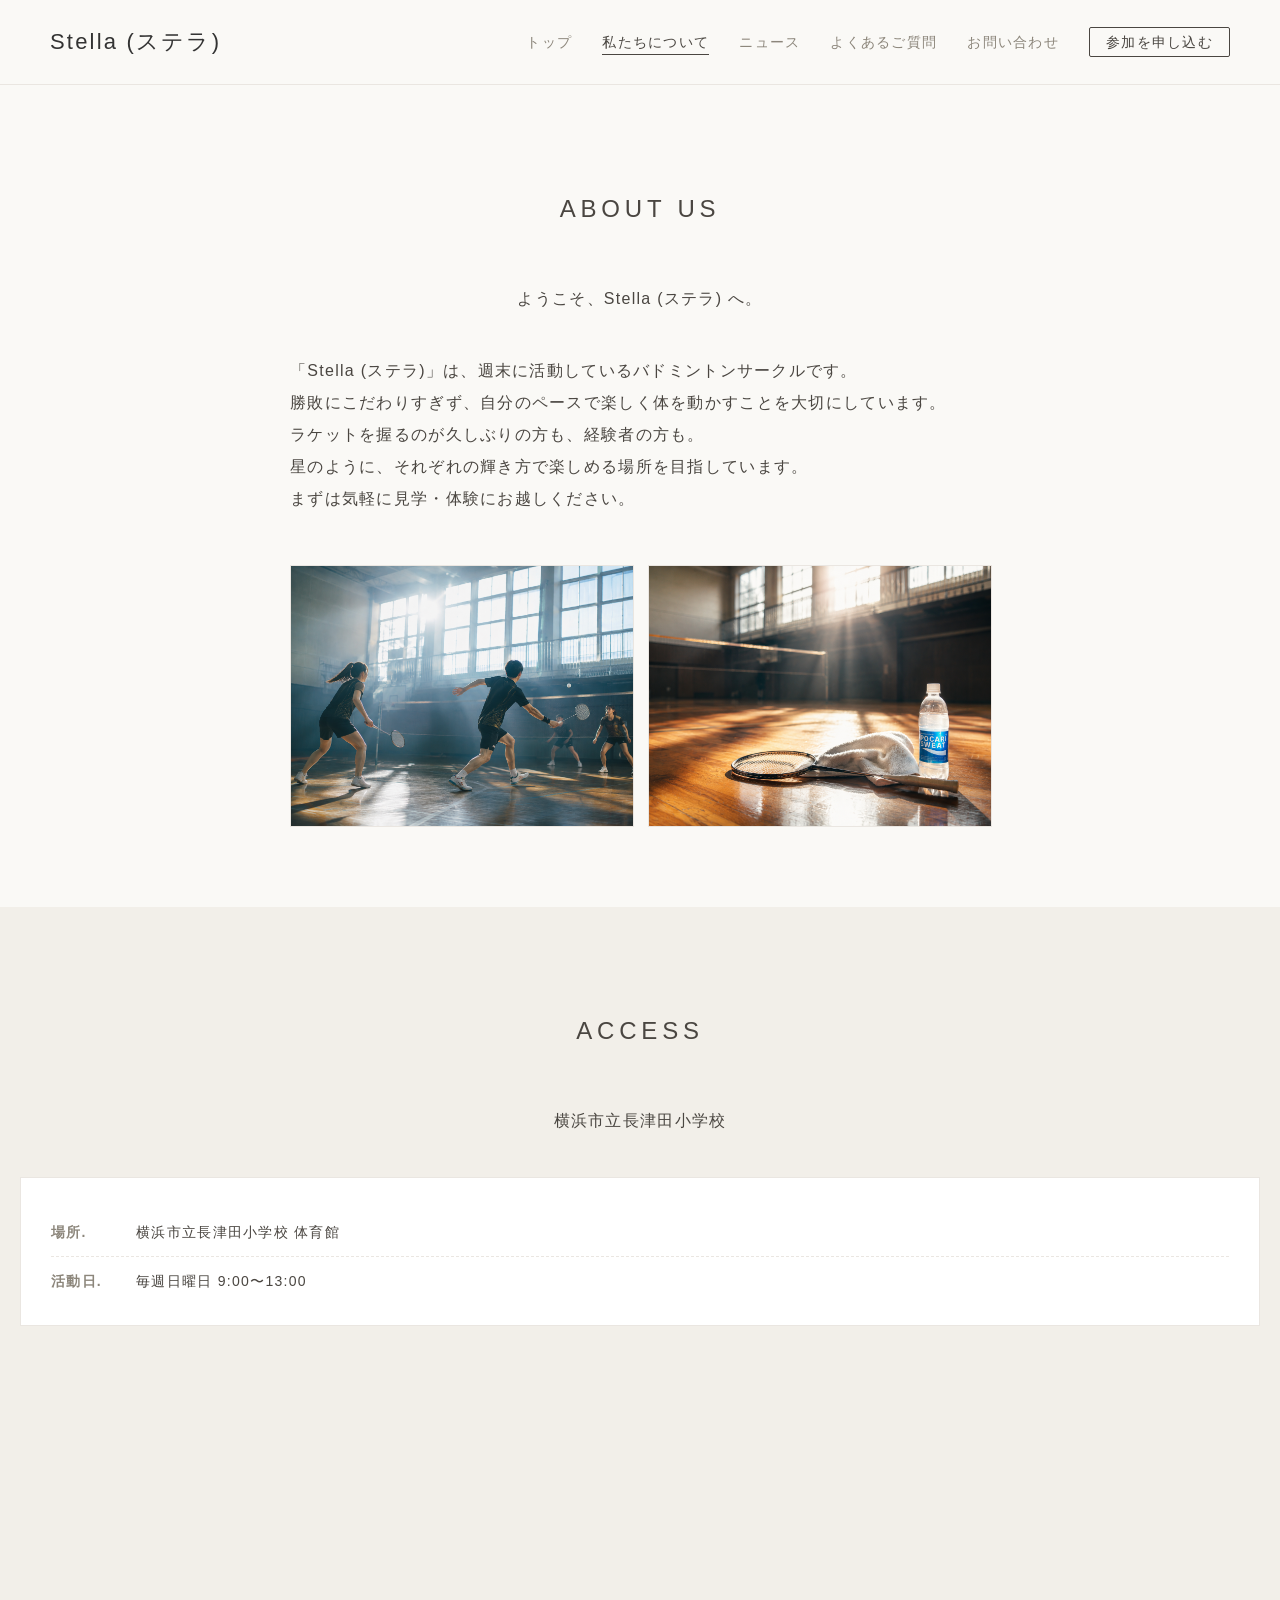
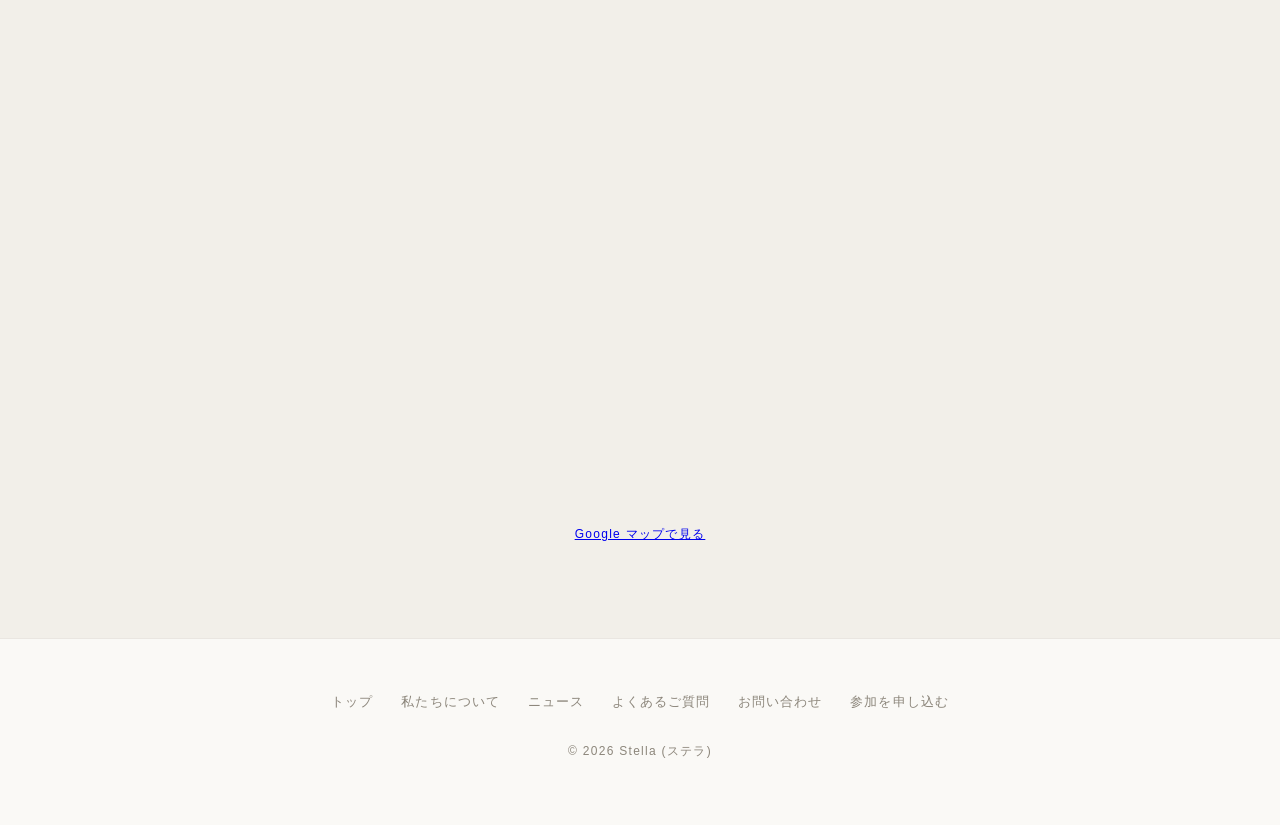
==== about.html @ fe08c595 "サイト構成とコンテンツを刷新 - ヘッダー/フッターに共通メニューを実装（トップ/私たちについて/   ニュース/よくあるご質問/お問い合わせ/参加を申し込む） - アクセスを「私たちについて」に統合" ====
<!DOCTYPE html>
<html lang="ja">
<head>
    <meta charset="UTF-8">
    <meta name="viewport" content="width=device-width, initial-scale=1.0">
    <title>私たちについて | Stella (ステラ)</title>
    <link rel="stylesheet" href="style.css">
</head>
<body>
    <!-- ヘッダー -->
    <header>
        <div class="logo"><a href="index.html">Stella (ステラ)</a></div>
        <nav>
            <ul class="nav-links">
                <li><a href="index.html">トップ</a></li>
                <li><a href="about.html" class="active">私たちについて</a></li>
                <li><a href="news.html">ニュース</a></li>
                <li><a href="faq.html">よくあるご質問</a></li>
                <li><a href="contact.html">お問い合わせ</a></li>
                <li><a href="apply.html" class="nav-cta">参加を申し込む</a></li>
            </ul>
        </nav>
    </header>

    <!-- あいさつ -->
    <section class="section">
        <h2 class="section-title">about us</h2>
        <p class="section-desc">ようこそ、Stella (ステラ) へ。</p>
        <p>「Stella (ステラ)」は、週末に活動しているバドミントンサークルです。<br>
        勝敗にこだわりすぎず、自分のペースで楽しく体を動かすことを大切にしています。<br>
        ラケットを握るのが久しぶりの方も、経験者の方も。<br>
        星のように、それぞれの輝き方で楽しめる場所を目指しています。<br>
        まずは気軽に見学・体験にお越しください。</p>

        <div class="photo-gallery">
            <img src="images/56B702EB-BE83-42A6-94EB-CC91CFF42207.png" alt="ダブルスを楽しむメンバーの様子">
            <img src="images/3A6488E3-F7E9-4621-891B-8013F30C0871.png" alt="コートに置かれたラケットとタオル、飲み物">
        </div>
    </section>

    <!-- アクセス -->
    <section class="section bg-light">
        <h2 class="section-title">access</h2>
        <p class="section-desc">横浜市立長津田小学校</p>

        <div class="info-box">
            <p><strong>場所.</strong> 横浜市立長津田小学校 体育館</p>
            <p><strong>活動日.</strong> 毎週日曜日 9:00〜13:00</p>
        </div>

        <div class="map-embed">
            <iframe src="https://www.google.com/maps?q=%E6%A8%AA%E6%B5%9C%E5%B8%82%E7%AB%8B%E9%95%B7%E6%B4%A5%E7%94%B0%E5%B0%8F%E5%AD%A6%E6%A0%A1&output=embed" title="横浜市立長津田小学校 アクセスマップ" allowfullscreen loading="lazy" referrerpolicy="no-referrer-when-downgrade"></iframe>
        </div>
        <p class="section-note">
            <a href="https://maps.app.goo.gl/e9Qje6Hd4gopVUoL8" target="_blank" rel="noopener">Google マップで見る</a>
        </p>
    </section>

    <!-- フッター -->
    <footer>
        <nav>
            <ul class="footer-nav">
                <li><a href="index.html">トップ</a></li>
                <li><a href="about.html">私たちについて</a></li>
                <li><a href="news.html">ニュース</a></li>
                <li><a href="faq.html">よくあるご質問</a></li>
                <li><a href="contact.html">お問い合わせ</a></li>
                <li><a href="apply.html">参加を申し込む</a></li>
            </ul>
        </nav>
        <p>&copy; 2026 Stella (ステラ)</p>
    </footer>

    <script src="main.js"></script>
</body>
</html>
---- style.css ----
/* 全体の設定（余白を多めに、文字を少し細く） */
body {
    font-family: 'Helvetica Neue', Arial, 'Hiragino Mincho ProN', 'Yu Mincho', serif; /* 見出しに明朝体を混ぜて雰囲気アップ */
    margin: 0;
    padding: 0;
    color: #4a4641; /* 真っ黒ではなく、少し茶色がかったチャコールグレー */
    background-color: #faf9f6; /* 優しいオフホワイトの背景 */
    line-height: 2;
    letter-spacing: 0.08em; /* 文字と文字の間隔を少し開ける */
}

html {
    scroll-behavior: smooth;
}

/* ヘッダー */
header {
    display: flex;
    justify-content: space-between;
    align-items: center;
    padding: 20px 50px;
    background-color: #faf9f6;
    border-bottom: 1px solid #eae6e1; /* 影の代わりに細い線 */
    position: sticky;
    top: 0;
    z-index: 100;
}

.logo {
    font-family: 'Helvetica Neue', sans-serif;
    font-size: 22px;
    font-weight: normal;
    letter-spacing: 0.1em;
    color: #333;
}

.logo a {
    text-decoration: none;
    color: inherit;
}

.nav-links {
    list-style: none;
    display: flex;
    gap: 30px;
    margin: 0;
    padding: 0;
}

.nav-links a {
    text-decoration: none;
    color: #8c867b;
    font-size: 14px;
    transition: color 0.3s;
    /* text-transform: uppercase; 前回の英語表記から日本語にしたので大文字化は不要 */
}

.nav-links a:hover {
    color: #4a4641;
}

/* ヒーローセクション（トップ画像） */
.hero {
    /* 画像をバドミントンのシャトルのクローズアップに変更。薄いベージュのフィルターをかける */
    background: linear-gradient(rgba(250, 249, 246, 0.45), rgba(250, 249, 246, 0.45)), url('badminton.jpeg') center/cover;
    height: 70vh;
    display: flex;
    justify-content: center;
    align-items: center;
    text-align: center;
    color: #4a4641;
}

.hero-content h1 {
    font-family: 'Helvetica Neue', sans-serif;
    font-size: 36px;
    font-weight: 300;
    letter-spacing: 0.1em;
    margin-bottom: 20px;
}

.hero-content p {
    font-size: 16px;
    margin-bottom: 40px;
}

/* ボタン（丸みをなくし、シンプルな線に） */
.btn {
    display: inline-block;
    padding: 12px 40px;
    background-color: transparent;
    color: #4a4641;
    text-decoration: none;
    font-size: 14px;
    border: 1px solid #4a4641;
    transition: all 0.3s;
    cursor: pointer;
}

.btn:hover {
    background-color: #4a4641;
    color: #faf9f6;
}

/* セクション共通 */
.section {
    padding: 80px 20px;
    max-width: 700px; /* 幅を少し狭めてシュッとさせる */
    margin: 0 auto;
}

.section-title {
    text-align: center;
    font-family: 'Helvetica Neue', sans-serif;
    font-weight: 300;
    text-transform: uppercase;
    letter-spacing: 0.2em;
    margin-bottom: 50px;
    font-size: 24px;
}

.section-desc {
    text-align: center;
    margin-bottom: 40px;
}

.bg-light {
    background-color: #f2efe9; /* 少し濃いベージュ背景 */
    max-width: 100%;
}

.bg-light .schedule-table {
    margin: 0 auto;
}

/* インフォメーションボックス */
.info-box {
    border: 1px solid #eae6e1;
    padding: 30px;
    background-color: #fff;
    font-family: sans-serif;
    font-size: 14px;
}

.info-box p {
    margin: 10px 0;
    border-bottom: 1px dashed #eae6e1;
    padding-bottom: 10px;
}

.info-box p:last-child {
    border-bottom: none;
    margin-bottom: 0;
    padding-bottom: 0;
}

.info-box strong {
    color: #8c867b;
    font-family: sans-serif; /* 英語以外の強調整表記はsans-serifで */
    display: inline-block;
    width: 80px; /* 日本語に合わせて幅を調整 */
}

/* テーブル（線を細くシンプルに） */
.schedule-table {
    width: 100%;
    max-width: 700px;
    border-collapse: collapse;
    background-color: #fff;
}

.schedule-table th, .schedule-table td {
    border: 1px solid #eae6e1;
    padding: 20px;
    text-align: left;
    font-size: 14px;
}

.schedule-table th {
    background-color: #faf9f6;
    color: #8c867b;
    font-weight: normal;
    letter-spacing: 0.1em;
}

/* フォーム */
.form-group {
    margin-bottom: 30px;
}

.form-group label {
    display: block;
    margin-bottom: 10px;
    color: #8c867b;
    font-size: 14px;
    letter-spacing: 0.1em;
}

.form-group input, .form-group select {
    width: 100%;
    padding: 15px;
    border: 1px solid #eae6e1;
    background-color: #fff;
    box-sizing: border-box;
    font-size: 16px;
    color: #4a4641;
}

.btn-submit {
    width: 100%;
    margin-top: 20px;
    background-color: #4a4641;
    color: #fff;
}

.btn-submit:hover {
    background-color: #8c867b;
    border-color: #8c867b;
}

/* Google フォーム埋め込み */
.form-embed {
    display: flex;
    justify-content: center;
}

.form-embed iframe {
    width: 100%;
    max-width: 640px;
    border: none;
}

/* 活動写真ギャラリー */
.photo-gallery {
    display: grid;
    grid-template-columns: repeat(2, 1fr);
    gap: 16px;
    margin-top: 50px;
}

.photo-gallery img {
    width: 100%;
    height: 260px;
    object-fit: cover;
    display: block;
    border: 1px solid #eae6e1;
}

@media (max-width: 600px) {
    .photo-gallery {
        grid-template-columns: 1fr;
    }
    .photo-gallery img {
        height: 220px;
    }
}

/* ナビゲーション（複数ページ対応・折り返し可） */
.nav-links {
    flex-wrap: wrap;
}

.nav-links a.active {
    color: #4a4641;
    border-bottom: 1px solid #4a4641;
    padding-bottom: 4px;
}

/* サブ見出し・注記 */
.sub-title {
    text-align: center;
    font-family: 'Helvetica Neue', sans-serif;
    font-weight: 300;
    letter-spacing: 0.15em;
    margin: 60px 0 30px;
    font-size: 18px;
    color: #4a4641;
}

.section-note {
    text-align: center;
    font-size: 12px;
    color: #a8a196;
    margin-top: 12px;
}

.schedule-table th {
    white-space: nowrap;
}

/* YouTube・地図の埋め込み（レスポンシブ 16:9 / 4:3） */
.video-embed, .map-embed {
    position: relative;
    width: 100%;
    max-width: 700px;
    margin: 40px auto 0;
}

.video-embed {
    padding-top: 56.25%; /* 16:9 */
}

.map-embed {
    padding-top: 60%;
}

.video-embed iframe, .map-embed iframe {
    position: absolute;
    top: 0;
    left: 0;
    width: 100%;
    height: 100%;
    border: none;
}

/* FAQ アコーディオン */
.faq-list {
    max-width: 700px;
    margin: 0 auto;
}

.faq-item {
    border-bottom: 1px solid #eae6e1;
}

.faq-question {
    width: 100%;
    display: flex;
    justify-content: space-between;
    align-items: center;
    gap: 20px;
    padding: 24px 4px;
    background: none;
    border: none;
    cursor: pointer;
    text-align: left;
    font-family: inherit;
    font-size: 16px;
    color: #4a4641;
    letter-spacing: 0.05em;
}

.faq-icon {
    font-size: 22px;
    color: #8c867b;
    font-weight: 300;
    transition: transform 0.3s;
    flex-shrink: 0;
}

.faq-item.open .faq-icon {
    transform: rotate(45deg);
}

.faq-answer {
    max-height: 0;
    overflow: hidden;
    transition: max-height 0.3s ease;
}

.faq-answer p {
    margin: 0 4px 24px;
    color: #6b665e;
    font-size: 15px;
}

/* ニュース一覧 */
.news-list {
    list-style: none;
    max-width: 700px;
    margin: 0 auto;
    padding: 0;
}

.news-item {
    display: flex;
    gap: 24px;
    padding: 24px 4px;
    border-bottom: 1px solid #eae6e1;
    font-size: 15px;
}

.news-date {
    color: #8c867b;
    font-family: 'Helvetica Neue', sans-serif;
    letter-spacing: 0.06em;
    white-space: nowrap;
    flex-shrink: 0;
}

.news-body {
    color: #4a4641;
}

@media (max-width: 600px) {
    .news-item {
        flex-direction: column;
        gap: 6px;
    }
}

/* ヘッダーの「参加を申し込む」CTA */
.nav-links a.nav-cta {
    color: #4a4641;
    border: 1px solid #4a4641;
    padding: 6px 16px;
    border-radius: 2px;
    transition: all 0.3s;
}

.nav-links a.nav-cta:hover {
    background-color: #4a4641;
    color: #faf9f6;
}

/* フッター */
footer {
    background-color: #faf9f6;
    color: #8c867b;
    text-align: center;
    padding: 50px 20px;
    font-size: 12px;
    border-top: 1px solid #eae6e1;
}

.footer-nav {
    list-style: none;
    display: flex;
    flex-wrap: wrap;
    justify-content: center;
    gap: 12px 28px;
    margin: 0 0 24px;
    padding: 0;
}

.footer-nav a {
    text-decoration: none;
    color: #8c867b;
    font-size: 13px;
    letter-spacing: 0.08em;
    transition: color 0.3s;
}

.footer-nav a:hover {
    color: #4a4641;
}
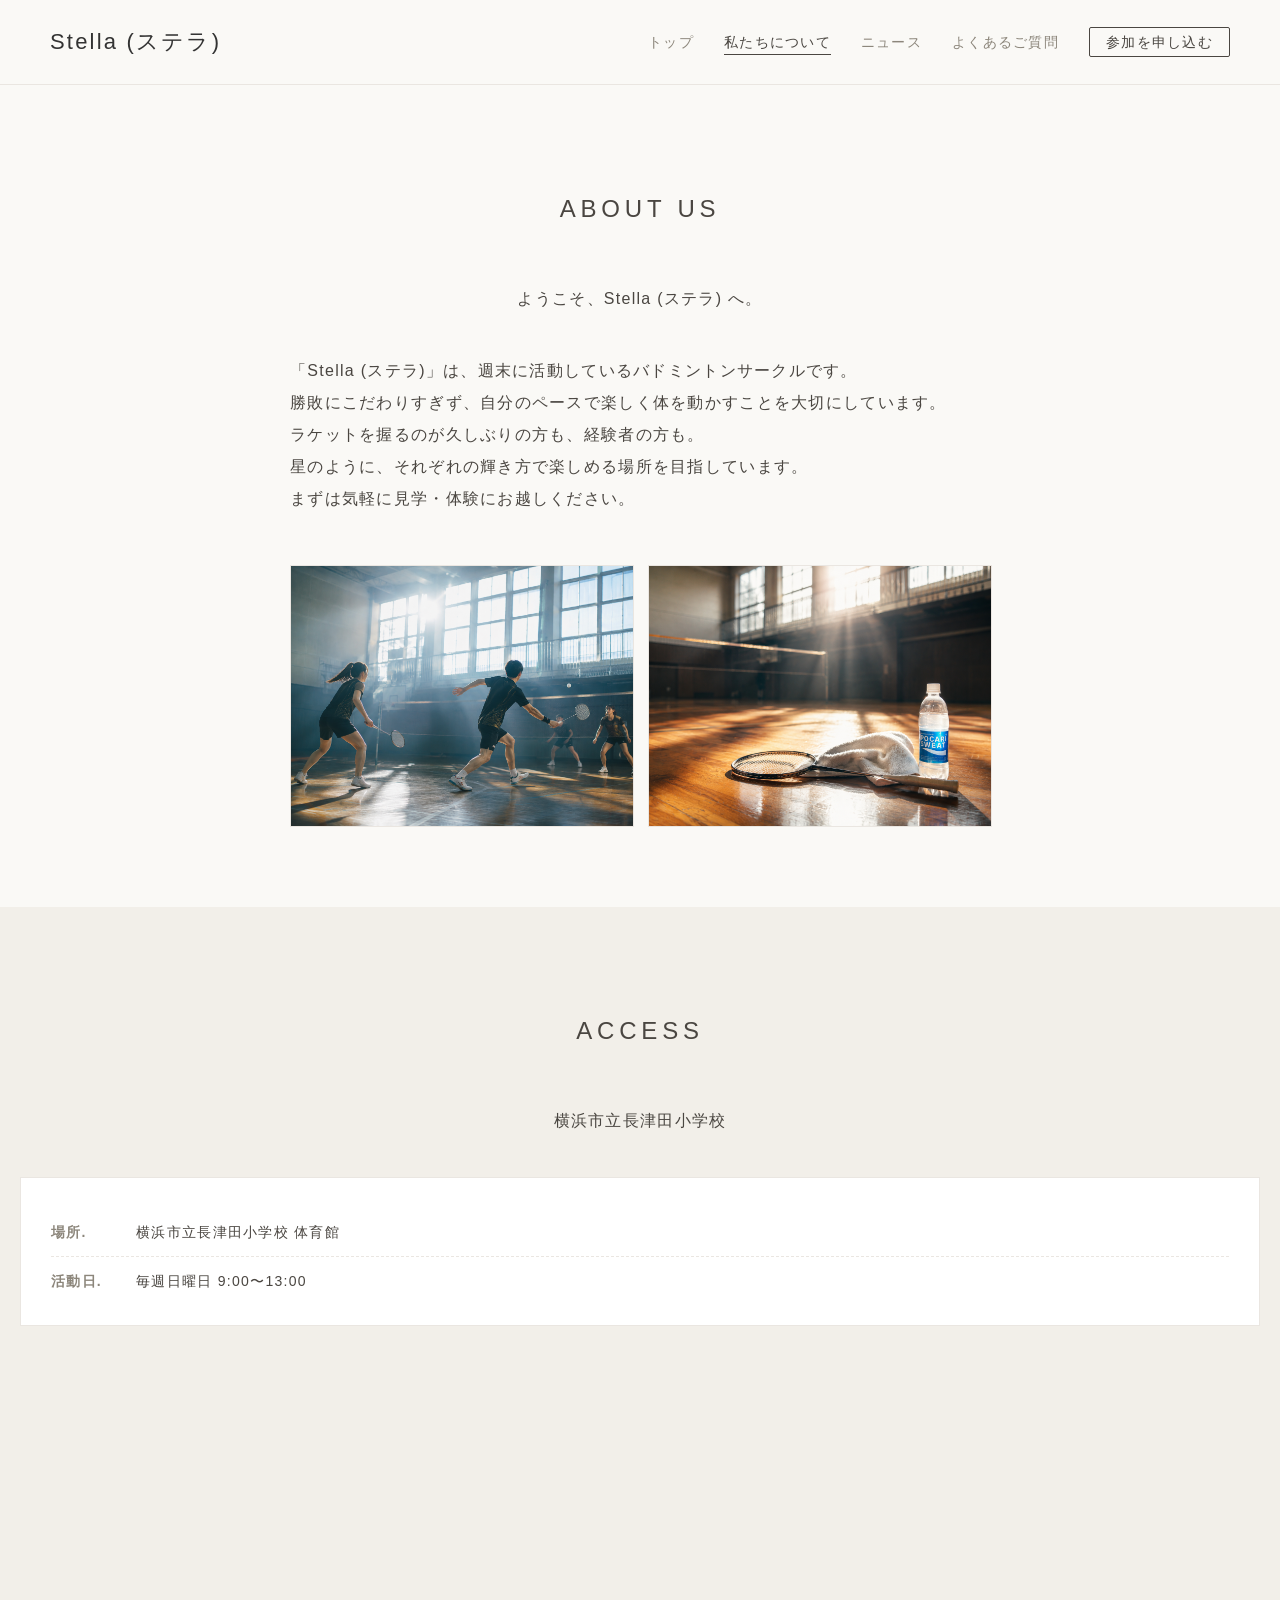
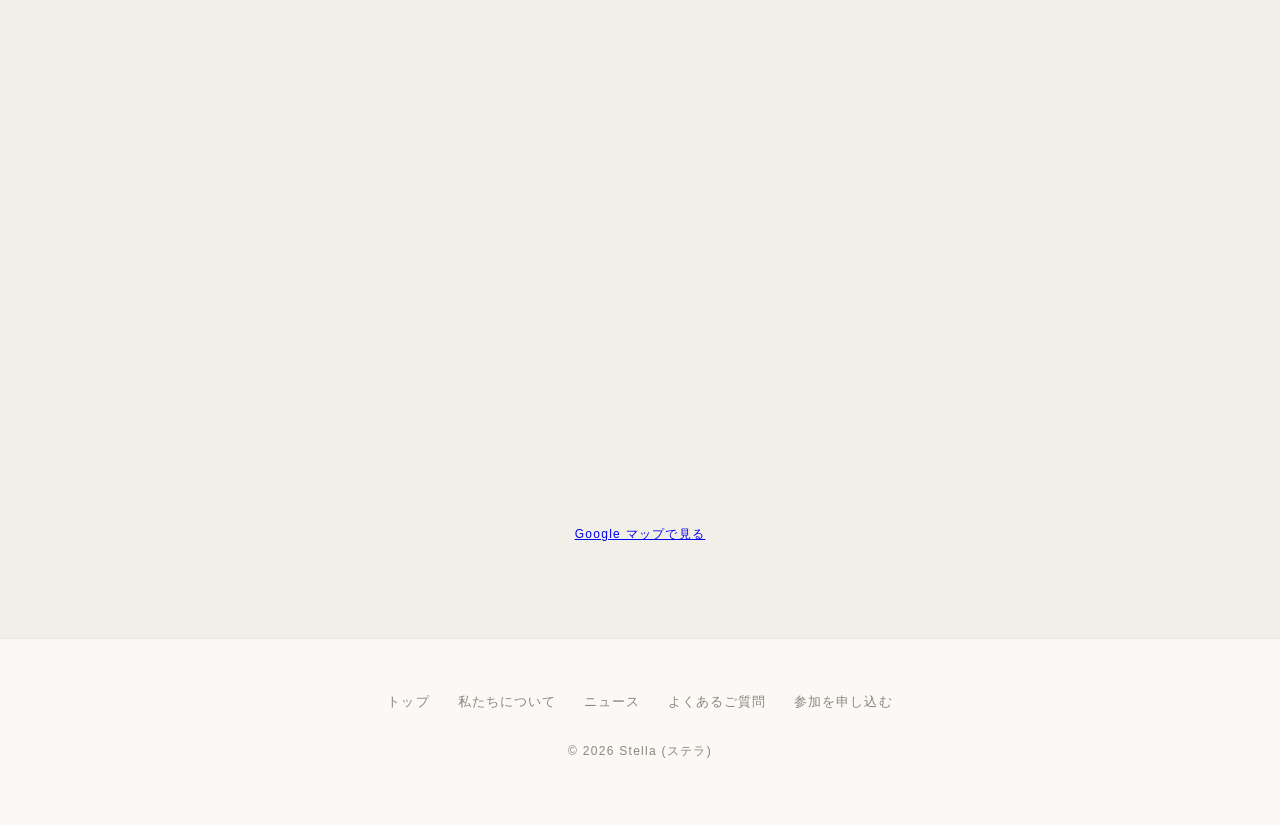
==== commit 6bf51ce1: "ニュースを1件に整理しお問い合わせページを削除 - ニュースを「Webページを公開しました。」(2026.08.15) の1件のみに - お問い合わせページ(contact.html)を削除し、全ペー" ====
--- a/about.html
+++ b/about.html
@@ -16,7 +16,6 @@
                 <li><a href="about.html" class="active">私たちについて</a></li>
                 <li><a href="news.html">ニュース</a></li>
                 <li><a href="faq.html">よくあるご質問</a></li>
-                <li><a href="contact.html">お問い合わせ</a></li>
                 <li><a href="apply.html" class="nav-cta">参加を申し込む</a></li>
             </ul>
         </nav>
@@ -64,7 +63,6 @@
                 <li><a href="about.html">私たちについて</a></li>
                 <li><a href="news.html">ニュース</a></li>
                 <li><a href="faq.html">よくあるご質問</a></li>
-                <li><a href="contact.html">お問い合わせ</a></li>
                 <li><a href="apply.html">参加を申し込む</a></li>
             </ul>
         </nav>
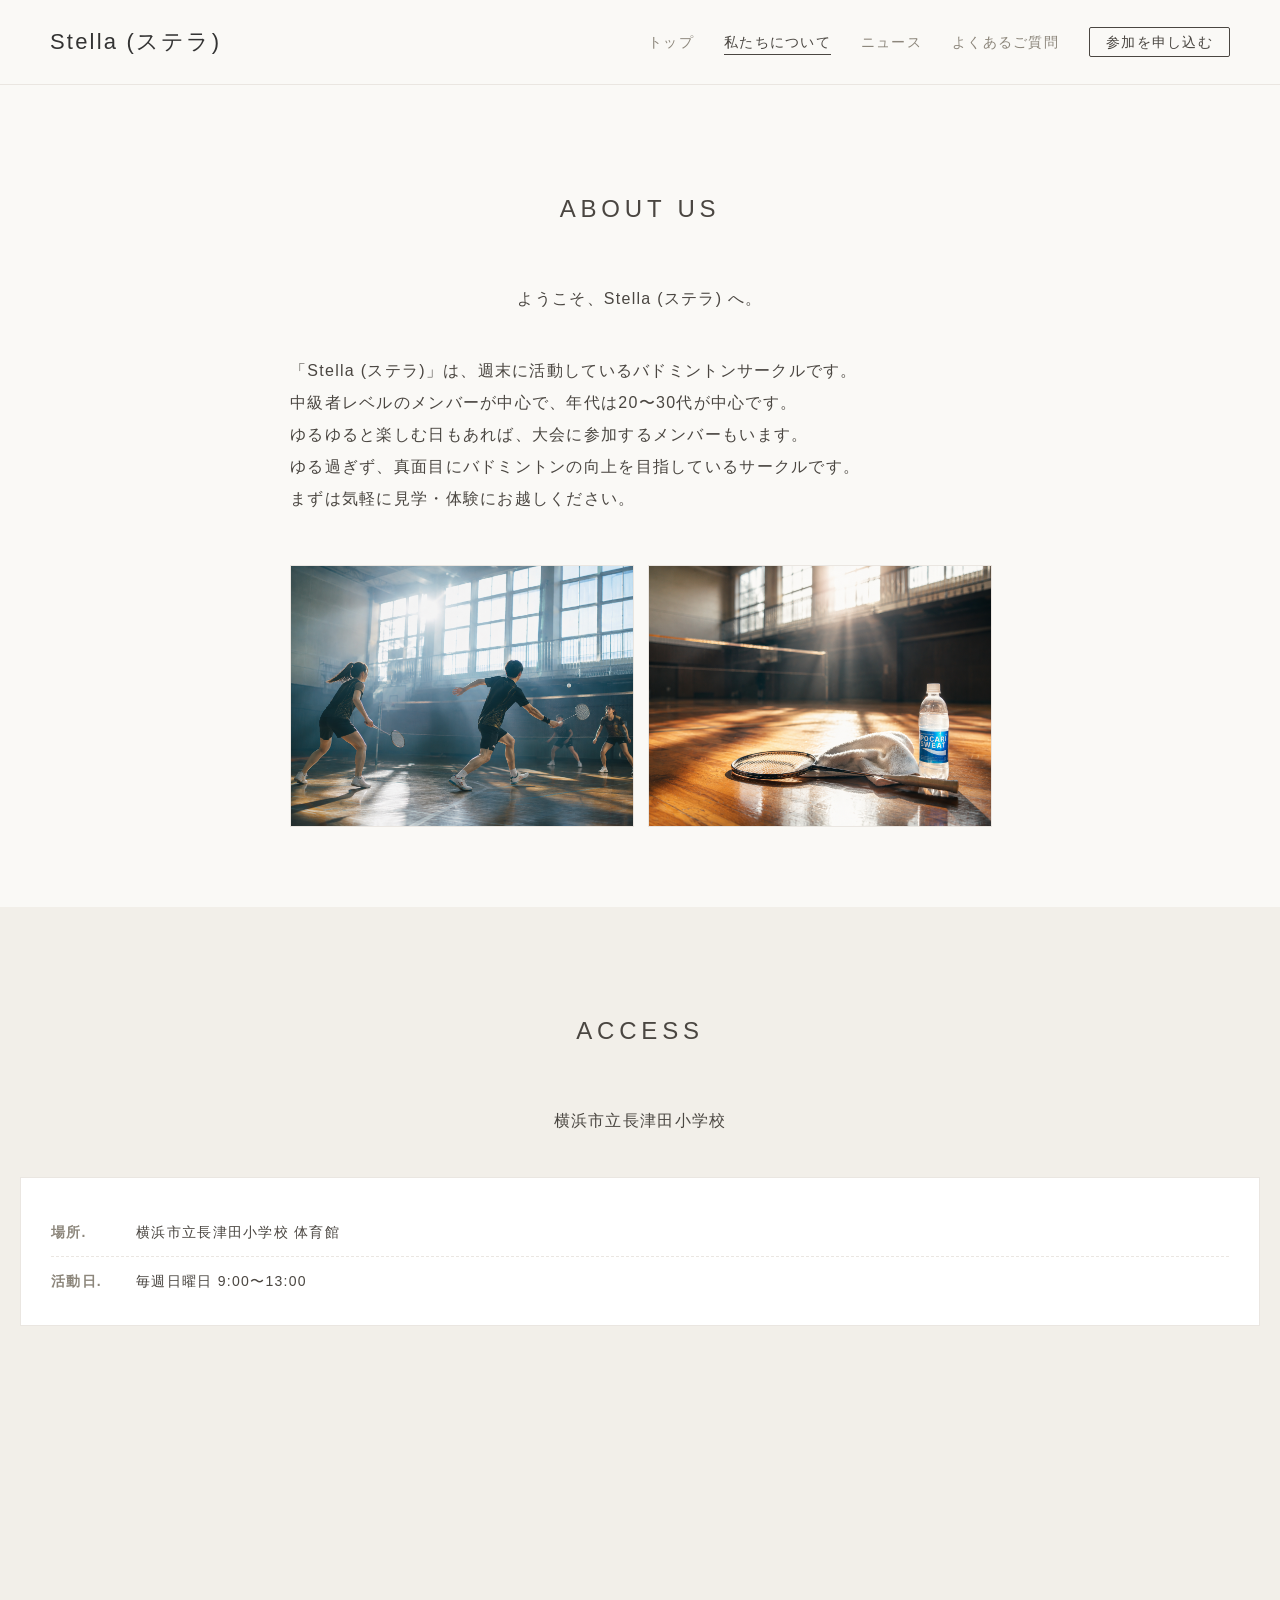
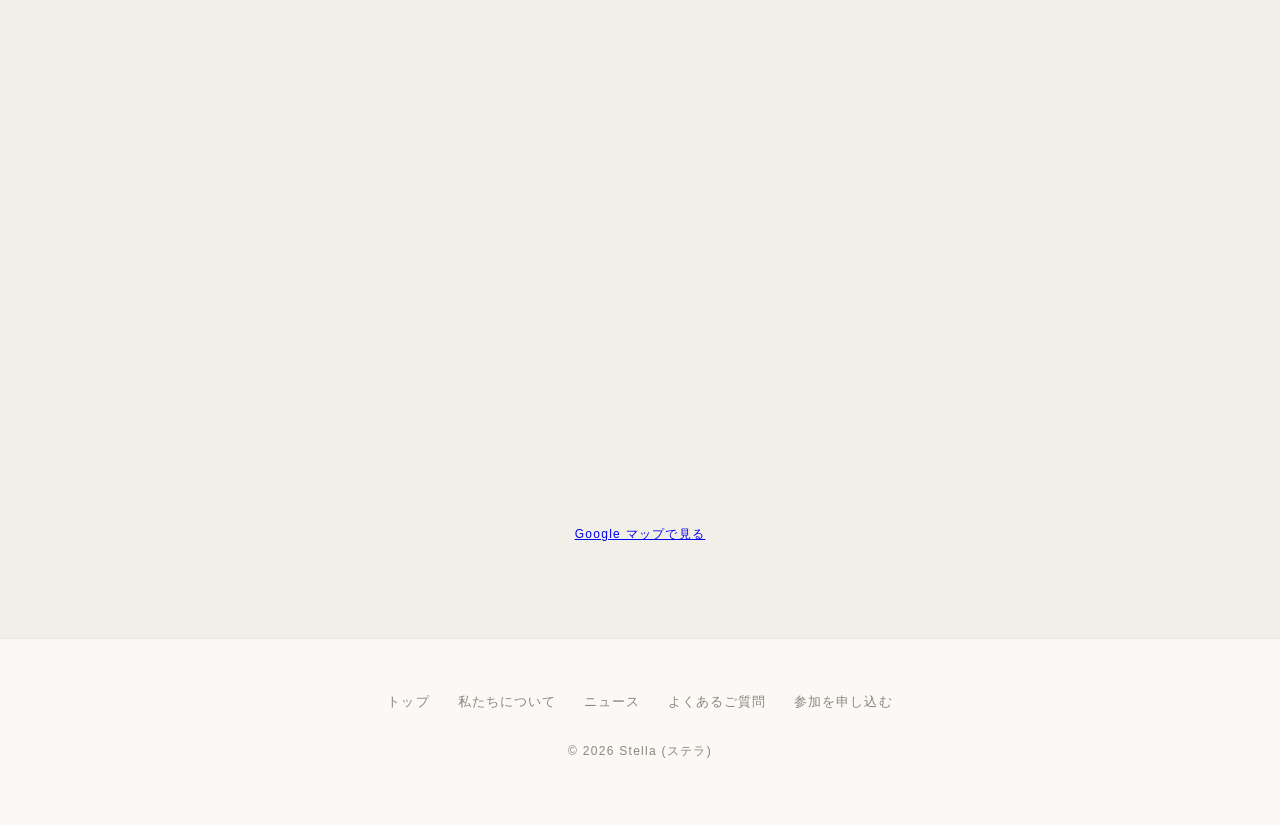
==== commit 65ef9f7a: "FAQ追加とAbout Usの内容更新 - FAQに「年齢制限」「車での参加」「支払い方法」「友達との参加」を追加/整理 - About Us を実態に合わせて更新（中級者中心・20〜30代中心・  " ====
--- a/about.html
+++ b/about.html
@@ -26,9 +26,9 @@
         <h2 class="section-title">about us</h2>
         <p class="section-desc">ようこそ、Stella (ステラ) へ。</p>
         <p>「Stella (ステラ)」は、週末に活動しているバドミントンサークルです。<br>
-        勝敗にこだわりすぎず、自分のペースで楽しく体を動かすことを大切にしています。<br>
-        ラケットを握るのが久しぶりの方も、経験者の方も。<br>
-        星のように、それぞれの輝き方で楽しめる場所を目指しています。<br>
+        中級者レベルのメンバーが中心で、年代は20〜30代が中心です。<br>
+        ゆるゆると楽しむ日もあれば、大会に参加するメンバーもいます。<br>
+        ゆる過ぎず、真面目にバドミントンの向上を目指しているサークルです。<br>
         まずは気軽に見学・体験にお越しください。</p>
 
         <div class="photo-gallery">
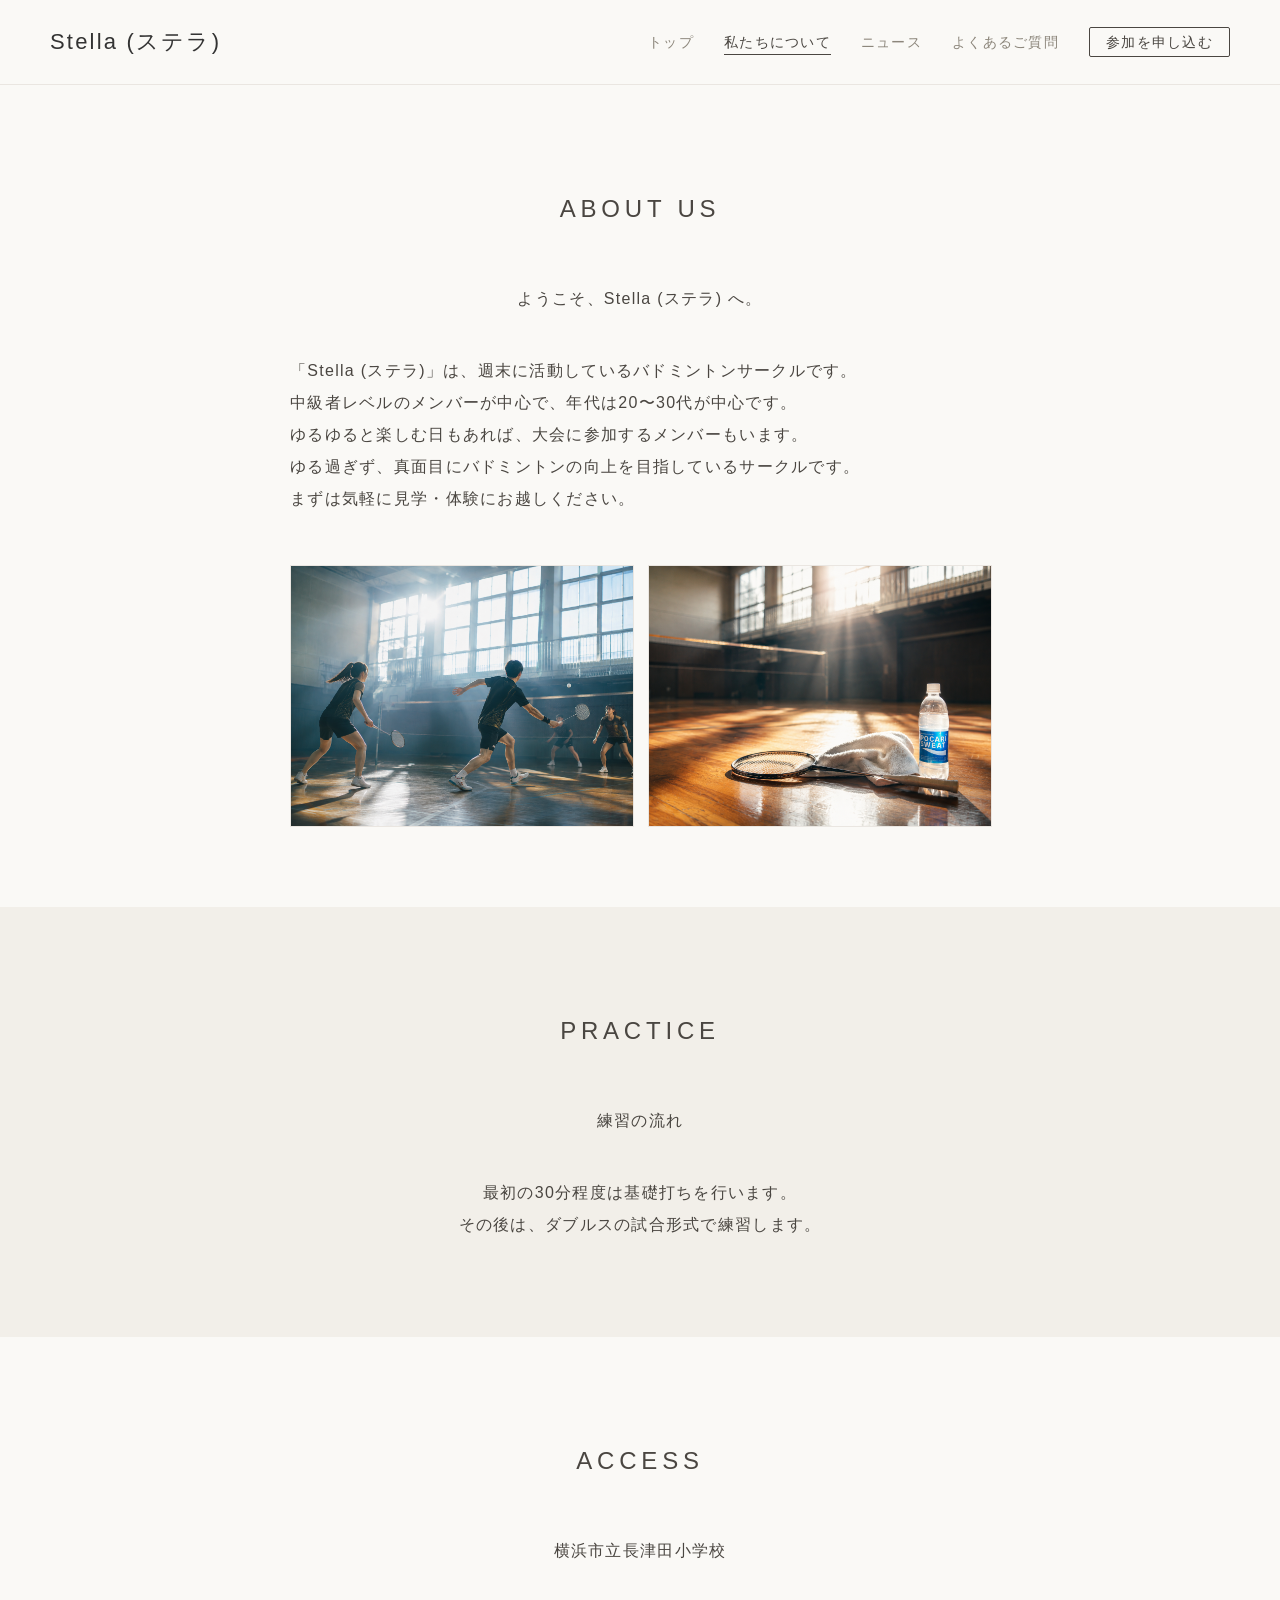
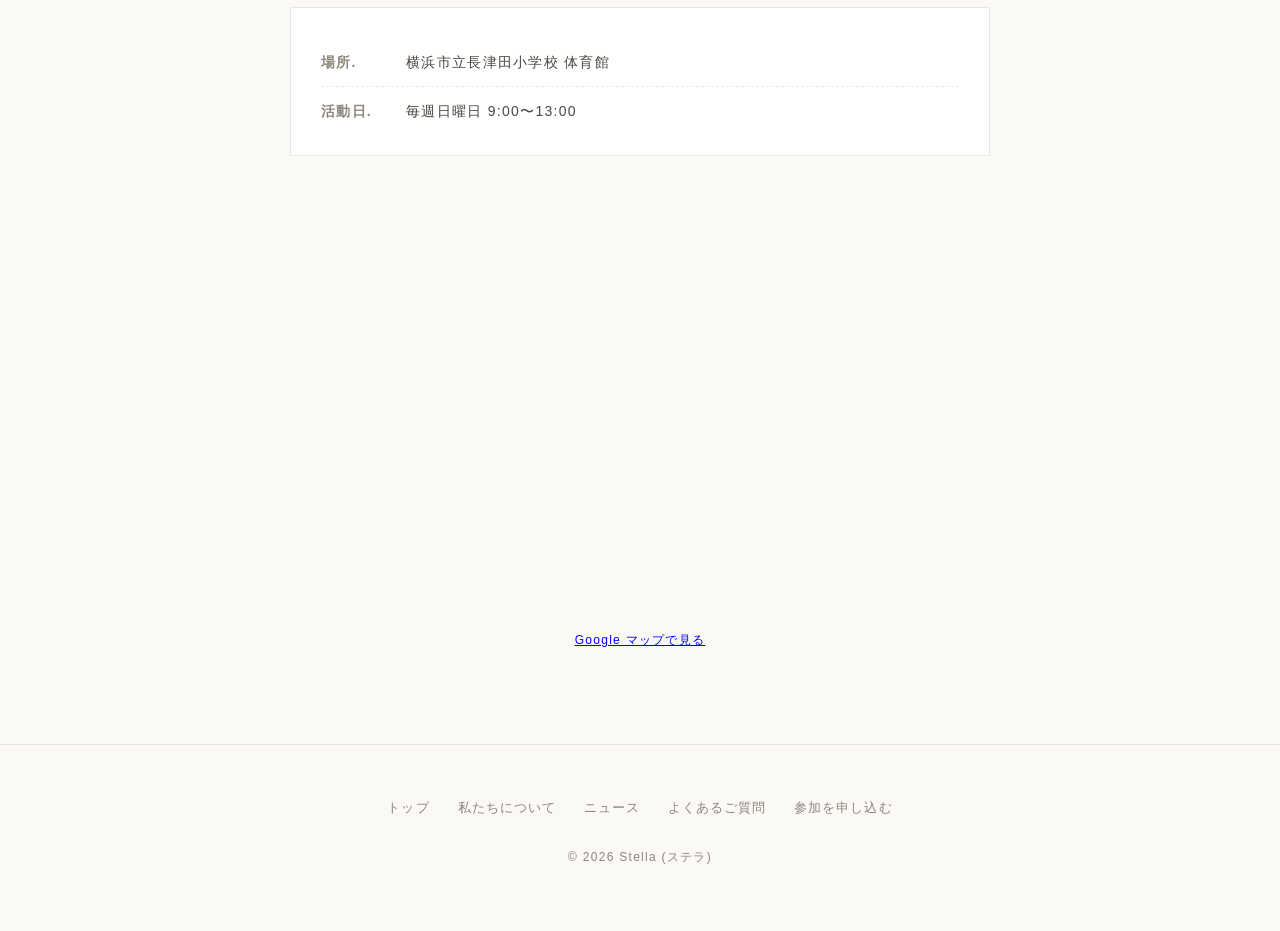
==== commit af09c1f4: "質問フォームと練習の流れを追加 - 参加を申し込むページ下部にご質問フォーム(Googleフォーム)を追加 - 私たちについてに「練習の流れ」セクションを追加（基礎打ち30分→ダブルス）  Co-Au" ====
--- a/about.html
+++ b/about.html
@@ -37,8 +37,18 @@
         </div>
     </section>
 
+    <!-- 練習の流れ -->
+    <section class="section bg-light">
+        <h2 class="section-title">practice</h2>
+        <p class="section-desc">練習の流れ</p>
+        <p style="text-align:center;">
+            最初の30分程度は基礎打ちを行います。<br>
+            その後は、ダブルスの試合形式で練習します。
+        </p>
+    </section>
+
     <!-- アクセス -->
-    <section class="section bg-light">
+    <section class="section">
         <h2 class="section-title">access</h2>
         <p class="section-desc">横浜市立長津田小学校</p>
 
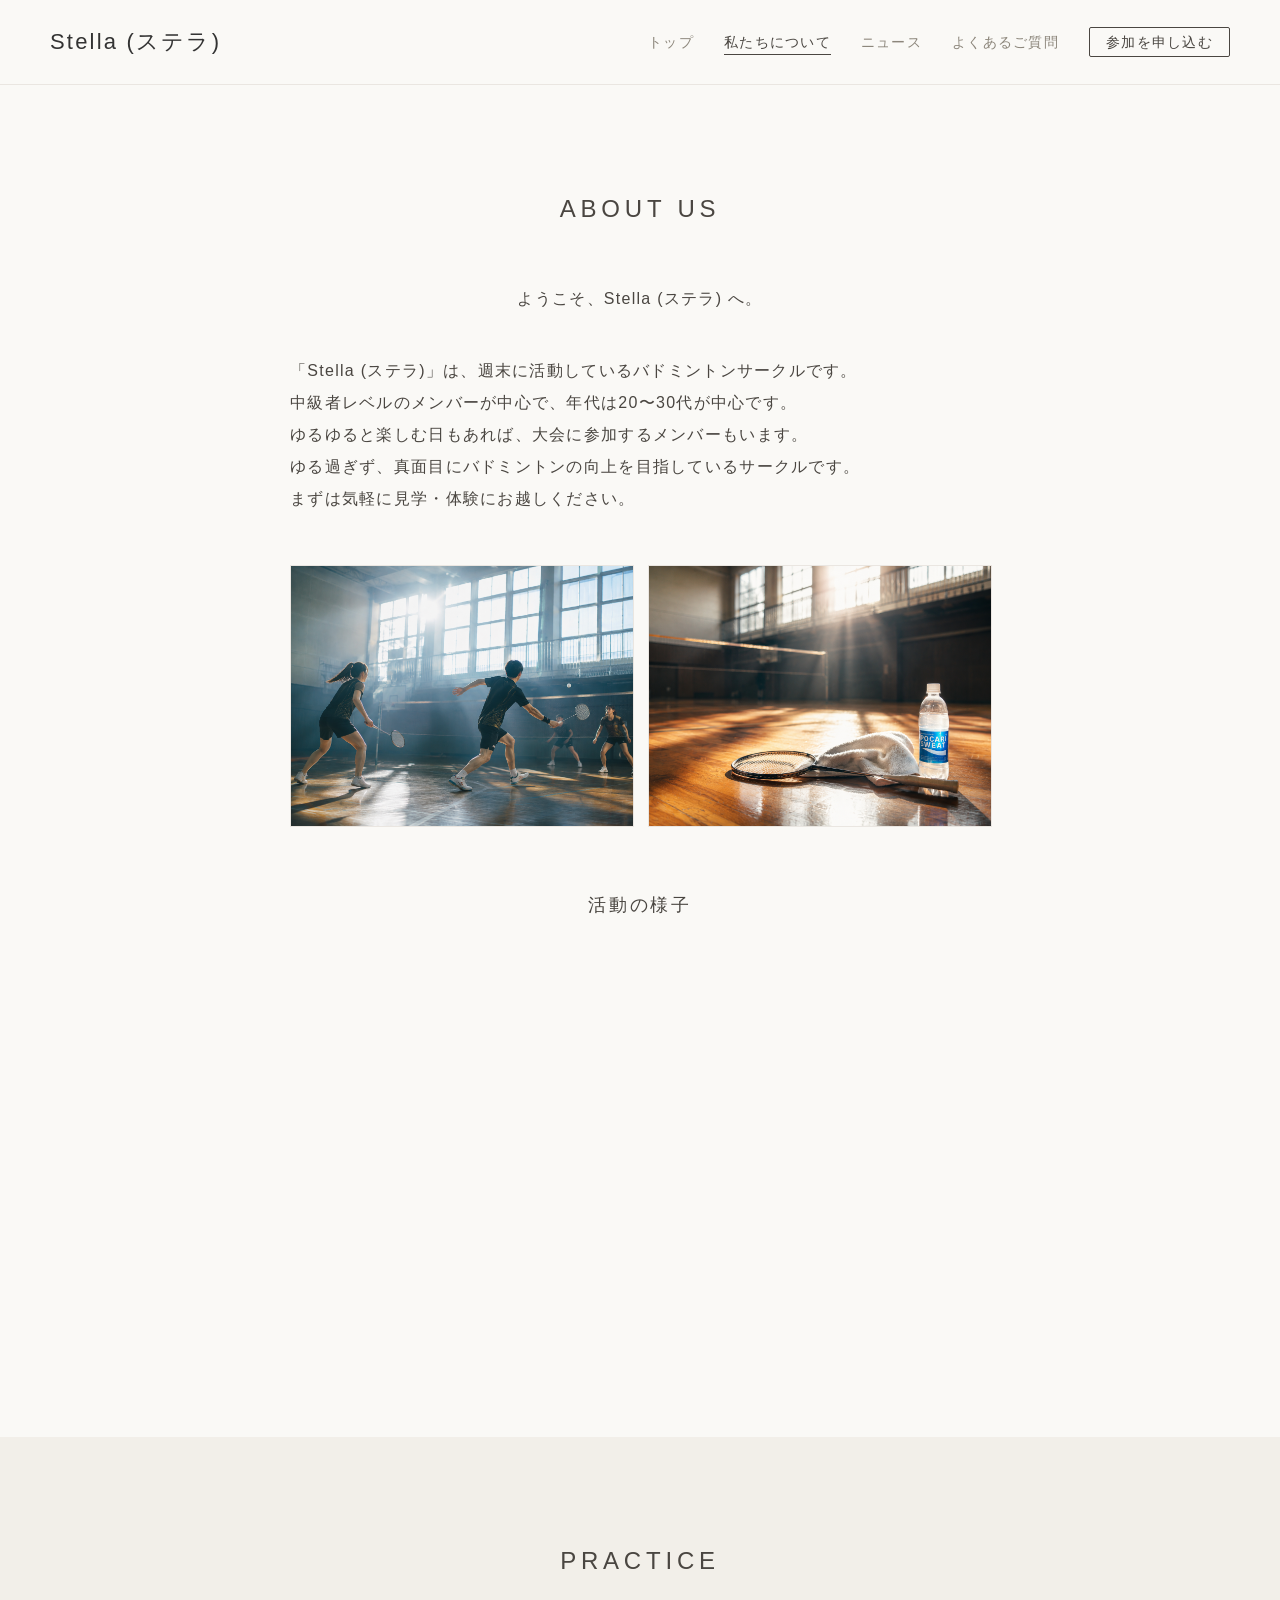
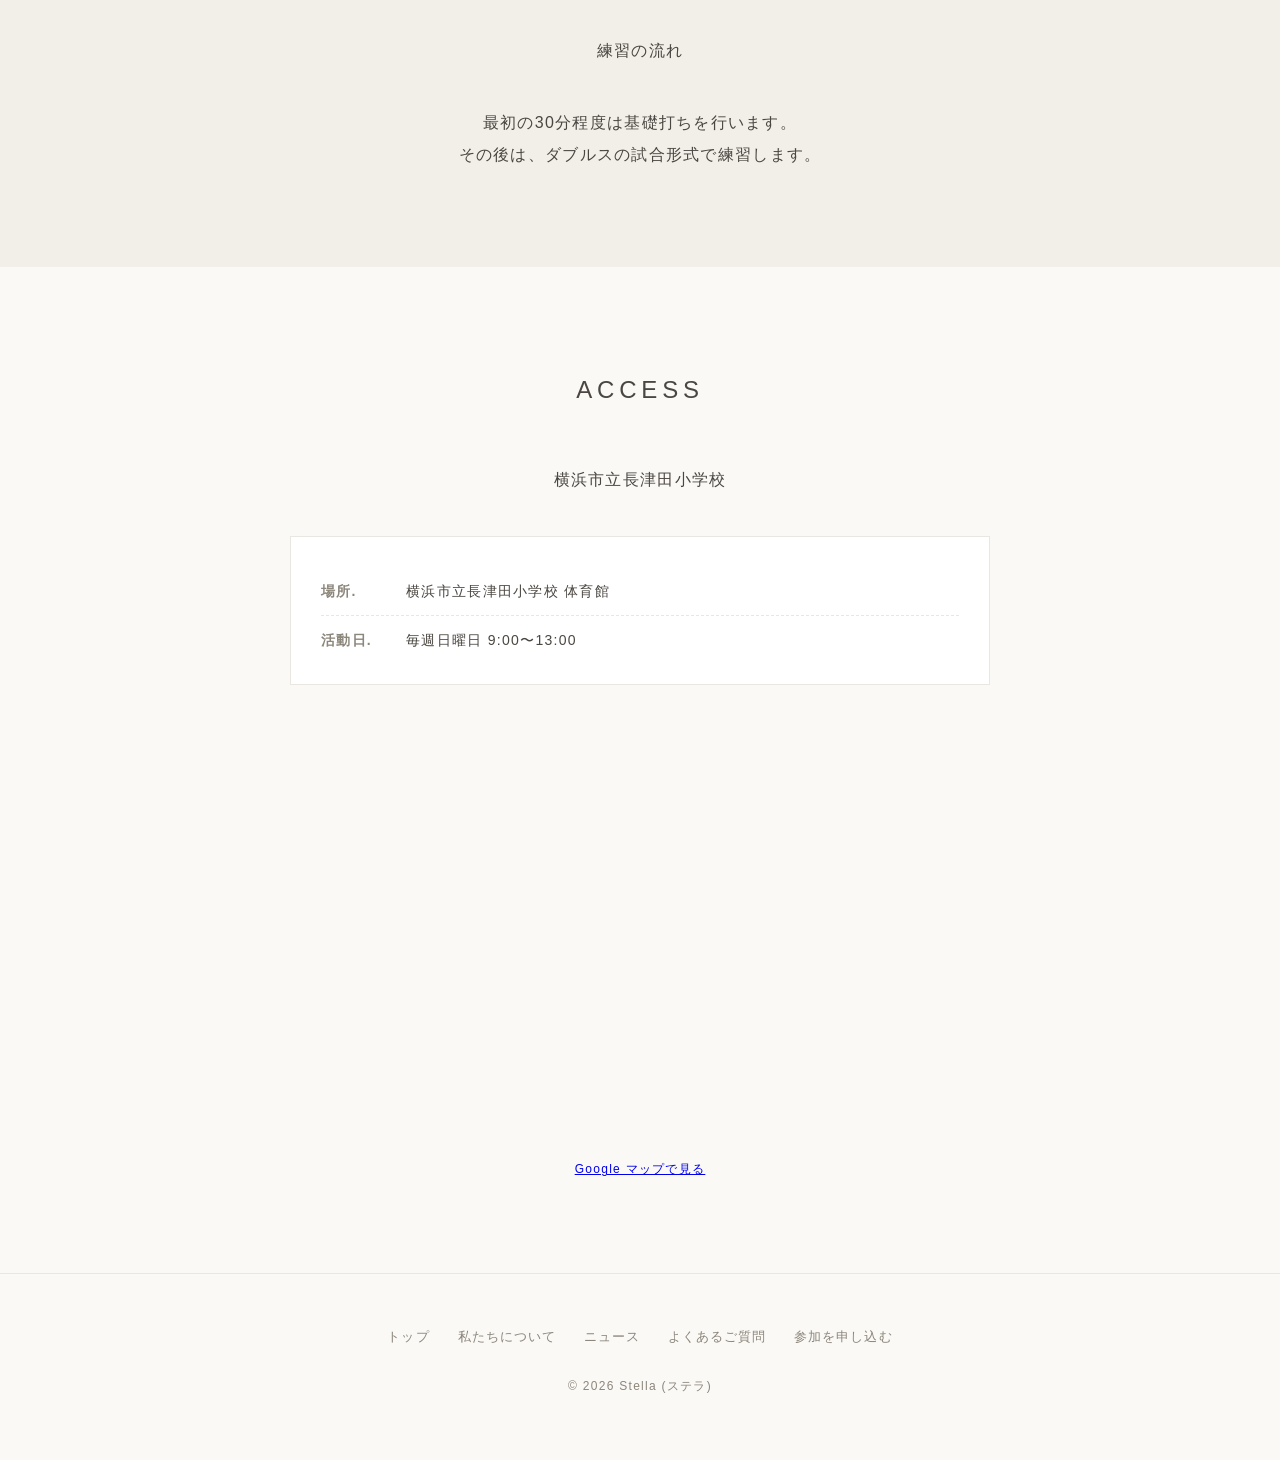
==== commit f5544ed8: "youtube" ====
--- a/about.html
+++ b/about.html
@@ -34,6 +34,12 @@
         <div class="photo-gallery">
             <img src="images/56B702EB-BE83-42A6-94EB-CC91CFF42207.png" alt="ダブルスを楽しむメンバーの様子">
             <img src="images/3A6488E3-F7E9-4621-891B-8013F30C0871.png" alt="コートに置かれたラケットとタオル、飲み物">
+        </div>
+
+        <!-- 活動の様子（YouTube） -->
+        <h3 class="sub-title">活動の様子</h3>
+        <div class="video-embed">
+            <iframe src="https://www.youtube.com/embed/WHr0c582JkI" title="Stella 活動の様子" allow="accelerometer; autoplay; clipboard-write; encrypted-media; gyroscope; picture-in-picture" allowfullscreen></iframe>
         </div>
     </section>
 
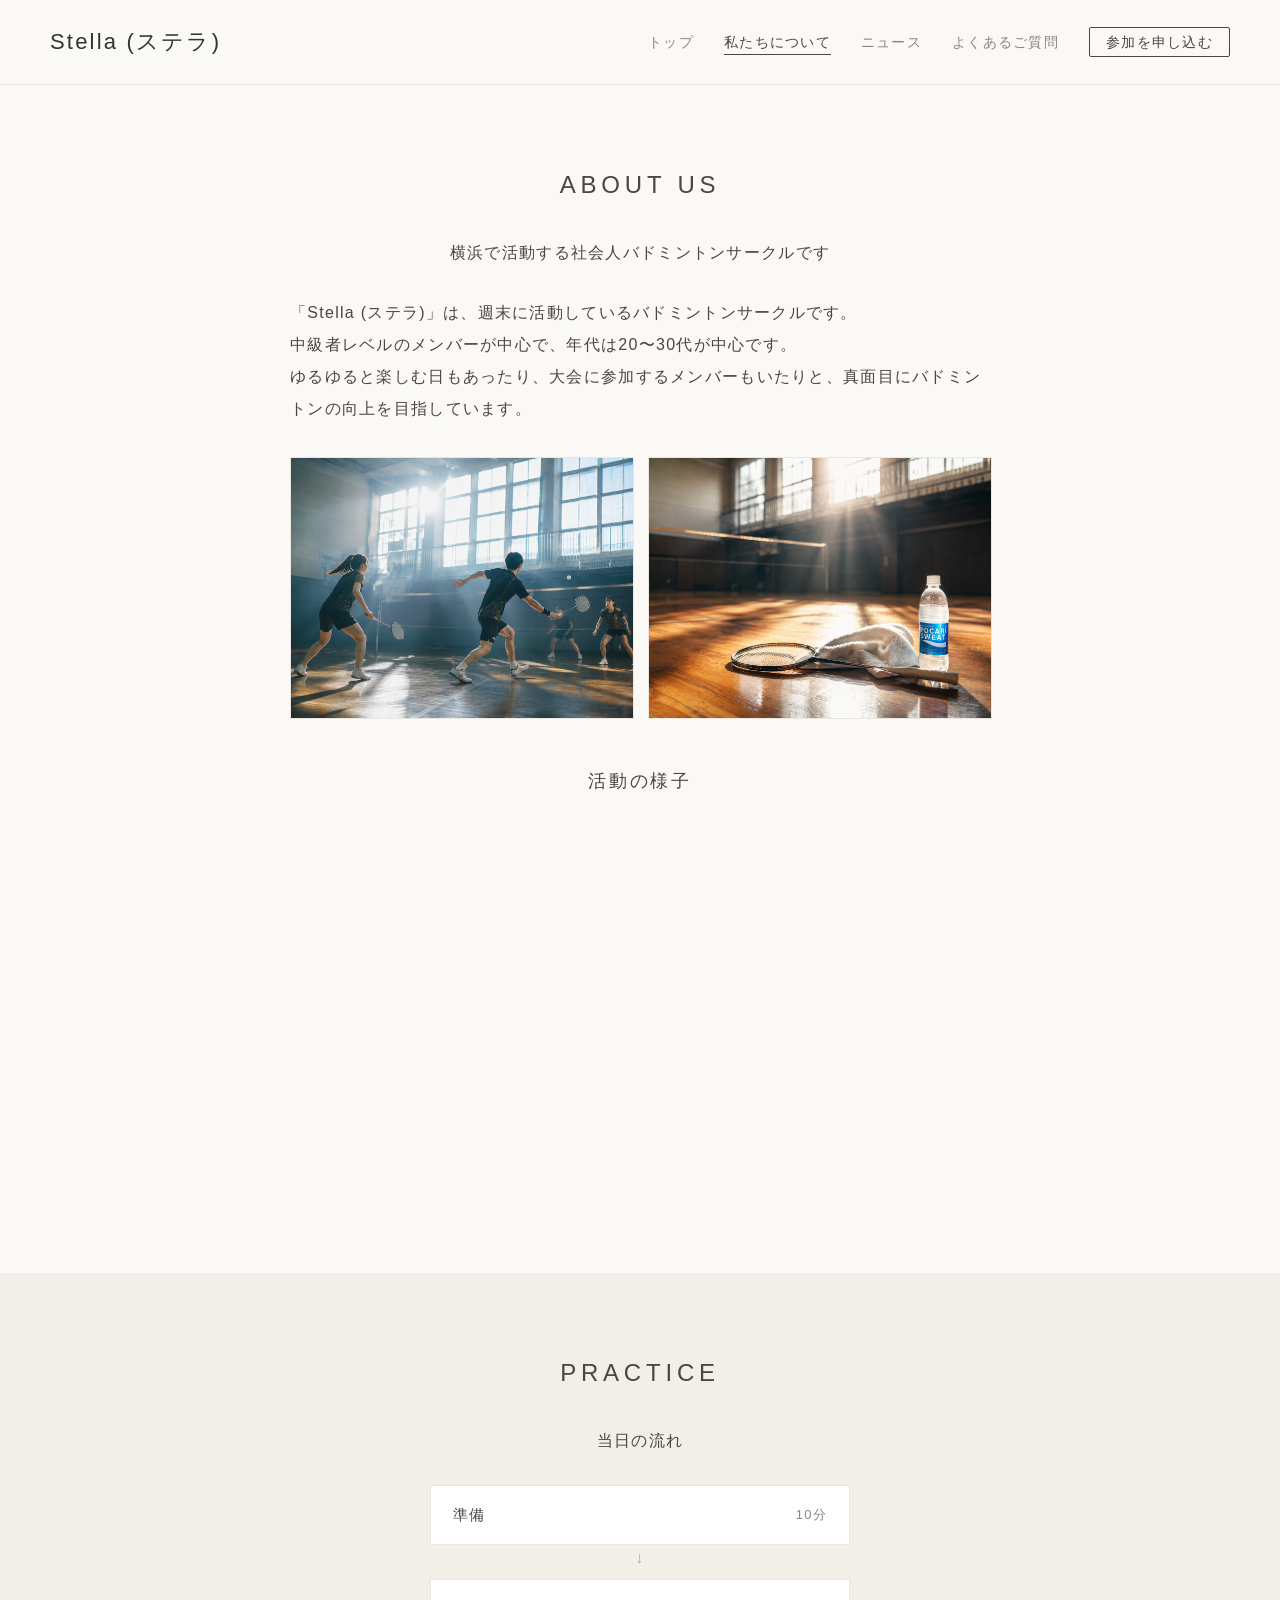
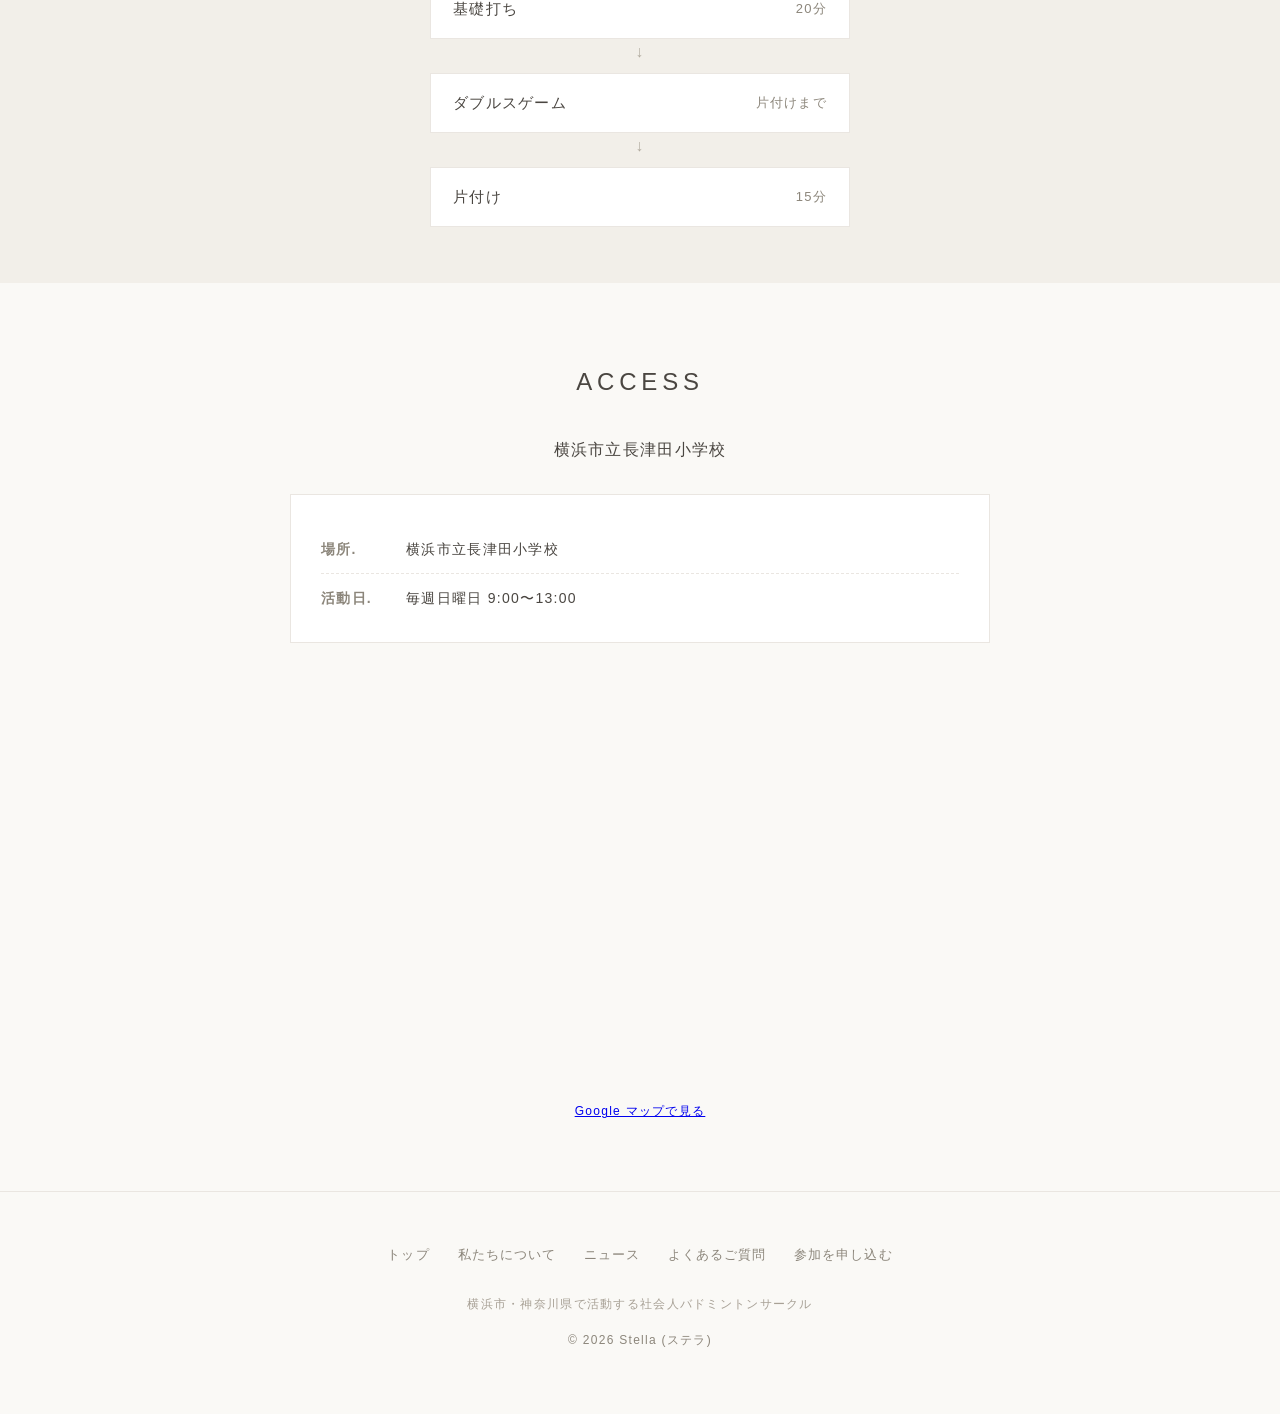
==== commit f05a5270: "トップ充実・余白調整・SEO対策とコンテンツ修正 - トップにコンセプト文、ギャラリー(カルーセル+拡大表示)、問い合わせ導線を追加 - ヒーローの申し込みボタンを塗りつぶしにして視認性を向上 - ア" ====
--- a/about.html
+++ b/about.html
@@ -3,13 +3,16 @@
 <head>
     <meta charset="UTF-8">
     <meta name="viewport" content="width=device-width, initial-scale=1.0">
-    <title>私たちについて | Stella (ステラ)</title>
+    <meta name="google-site-verification" content="PTTEZDJO3YwJawEKVb52B5Cx1qwniRlDserinzVov4s" />
+    <title>私たちについて | 横浜の社会人バドミントンサークル Stella (ステラ)</title>
+    <meta name="description" content="横浜市長津田で活動する社会人バドミントンサークル Stella (ステラ) の紹介ページ。20〜30代・中級者中心のメンバー、練習の流れ、アクセス（横浜市立長津田小学校）をご案内します。">
     <link rel="stylesheet" href="style.css">
 </head>
 <body>
     <!-- ヘッダー -->
     <header>
         <div class="logo"><a href="index.html">Stella (ステラ)</a></div>
+        <button class="nav-toggle" type="button" aria-label="メニューを開閉" aria-expanded="false"><span></span><span></span><span></span></button>
         <nav>
             <ul class="nav-links">
                 <li><a href="index.html">トップ</a></li>
@@ -24,16 +27,14 @@
     <!-- あいさつ -->
     <section class="section">
         <h2 class="section-title">about us</h2>
-        <p class="section-desc">ようこそ、Stella (ステラ) へ。</p>
+        <p class="section-desc">横浜で活動する社会人バドミントンサークルです</p>
         <p>「Stella (ステラ)」は、週末に活動しているバドミントンサークルです。<br>
         中級者レベルのメンバーが中心で、年代は20〜30代が中心です。<br>
-        ゆるゆると楽しむ日もあれば、大会に参加するメンバーもいます。<br>
-        ゆる過ぎず、真面目にバドミントンの向上を目指しているサークルです。<br>
-        まずは気軽に見学・体験にお越しください。</p>
+        ゆるゆると楽しむ日もあったり、大会に参加するメンバーもいたりと、真面目にバドミントンの向上を目指しています。</p>
 
         <div class="photo-gallery">
-            <img src="images/56B702EB-BE83-42A6-94EB-CC91CFF42207.png" alt="ダブルスを楽しむメンバーの様子">
-            <img src="images/3A6488E3-F7E9-4621-891B-8013F30C0871.png" alt="コートに置かれたラケットとタオル、飲み物">
+            <img src="images/gallery-4.png" alt="ダブルスを楽しむメンバーの様子">
+            <img src="images/gallery-5.png" alt="コートに置かれたラケットとタオル、飲み物">
         </div>
 
         <!-- 活動の様子（YouTube） -->
@@ -46,11 +47,13 @@
     <!-- 練習の流れ -->
     <section class="section bg-light">
         <h2 class="section-title">practice</h2>
-        <p class="section-desc">練習の流れ</p>
-        <p style="text-align:center;">
-            最初の30分程度は基礎打ちを行います。<br>
-            その後は、ダブルスの試合形式で練習します。
-        </p>
+        <p class="section-desc">当日の流れ</p>
+        <ol class="flow-list">
+            <li><span class="flow-step">準備</span><span class="flow-time">10分</span></li>
+            <li><span class="flow-step">基礎打ち</span><span class="flow-time">20分</span></li>
+            <li><span class="flow-step">ダブルスゲーム</span><span class="flow-time">片付けまで</span></li>
+            <li><span class="flow-step">片付け</span><span class="flow-time">15分</span></li>
+        </ol>
     </section>
 
     <!-- アクセス -->
@@ -59,7 +62,7 @@
         <p class="section-desc">横浜市立長津田小学校</p>
 
         <div class="info-box">
-            <p><strong>場所.</strong> 横浜市立長津田小学校 体育館</p>
+            <p><strong>場所.</strong> 横浜市立長津田小学校</p>
             <p><strong>活動日.</strong> 毎週日曜日 9:00〜13:00</p>
         </div>
 
@@ -82,6 +85,7 @@
                 <li><a href="apply.html">参加を申し込む</a></li>
             </ul>
         </nav>
+        <p class="footer-note">横浜市・神奈川県で活動する社会人バドミントンサークル</p>
         <p>&copy; 2026 Stella (ステラ)</p>
     </footer>
 
--- a/style.css
+++ b/style.css
@@ -104,7 +104,7 @@
 
 /* セクション共通 */
 .section {
-    padding: 80px 20px;
+    padding: 56px 20px;
     max-width: 700px; /* 幅を少し狭めてシュッとさせる */
     margin: 0 auto;
 }
@@ -115,13 +115,13 @@
     font-weight: 300;
     text-transform: uppercase;
     letter-spacing: 0.2em;
-    margin-bottom: 50px;
+    margin-bottom: 28px;
     font-size: 24px;
 }
 
 .section-desc {
     text-align: center;
-    margin-bottom: 40px;
+    margin-bottom: 28px;
 }
 
 .bg-light {
@@ -235,7 +235,7 @@
     display: grid;
     grid-template-columns: repeat(2, 1fr);
     gap: 16px;
-    margin-top: 50px;
+    margin-top: 32px;
 }
 
 .photo-gallery img {
@@ -272,7 +272,7 @@
     font-family: 'Helvetica Neue', sans-serif;
     font-weight: 300;
     letter-spacing: 0.15em;
-    margin: 60px 0 30px;
+    margin: 44px 0 24px;
     font-size: 18px;
     color: #4a4641;
 }
@@ -293,7 +293,7 @@
     position: relative;
     width: 100%;
     max-width: 700px;
-    margin: 40px auto 0;
+    margin: 24px auto 0;
 }
 
 .video-embed {
@@ -399,6 +399,103 @@
     }
 }
 
+/* ハンバーガーメニュー（トグルボタン） */
+.nav-toggle {
+    display: none;
+    flex-direction: column;
+    justify-content: center;
+    gap: 5px;
+    width: 32px;
+    height: 32px;
+    padding: 0;
+    background: none;
+    border: none;
+    cursor: pointer;
+}
+
+.nav-toggle span {
+    display: block;
+    width: 24px;
+    height: 1.5px;
+    background-color: #4a4641;
+    transition: transform 0.3s, opacity 0.3s;
+}
+
+.nav-toggle.open span:nth-child(1) {
+    transform: translateY(6.5px) rotate(45deg);
+}
+
+.nav-toggle.open span:nth-child(2) {
+    opacity: 0;
+}
+
+.nav-toggle.open span:nth-child(3) {
+    transform: translateY(-6.5px) rotate(-45deg);
+}
+
+@media (max-width: 768px) {
+    header {
+        padding: 16px 20px;
+        position: relative;
+        justify-content: flex-start;
+    }
+
+    .nav-toggle {
+        display: flex;
+        margin-left: auto;
+    }
+
+    header > nav {
+        position: static;
+    }
+
+    .nav-links {
+        display: none;
+        position: absolute;
+        top: 100%;
+        left: 0;
+        right: 0;
+        flex-direction: column;
+        gap: 0;
+        background-color: #faf9f6;
+        border-bottom: 1px solid #eae6e1;
+        padding: 8px 0;
+        z-index: 100;
+    }
+
+    .nav-links.open {
+        display: flex;
+    }
+
+    .nav-links li {
+        width: 100%;
+    }
+
+    .nav-links a {
+        display: block;
+        padding: 14px 24px;
+        font-size: 15px;
+    }
+
+    .nav-links a.active {
+        border-bottom: none;
+        padding-bottom: 14px;
+        color: #4a4641;
+    }
+
+    /* モバイルではCTAも通常のリンク表示に揃える */
+    .nav-links a.nav-cta {
+        border: none;
+        border-radius: 0;
+        padding: 14px 24px;
+    }
+
+    .nav-links a.nav-cta:hover {
+        background-color: transparent;
+        color: #4a4641;
+    }
+}
+
 /* ヘッダーの「参加を申し込む」CTA */
 .nav-links a.nav-cta {
     color: #4a4641;
@@ -443,4 +540,254 @@
 
 .footer-nav a:hover {
     color: #4a4641;
-}+}
+
+/* ===== トップページ用 ===== */
+
+/* アンカーリンクがヘッダーに隠れないように */
+[id] {
+    scroll-margin-top: 90px;
+}
+
+.section-narrow {
+    max-width: 640px;
+}
+
+.lead {
+    text-align: center;
+    font-size: 20px;
+    letter-spacing: 0.12em;
+    margin: 0 0 20px;
+}
+
+.lead-text {
+    text-align: center;
+    font-size: 15px;
+    color: #6b665e;
+    margin: 0;
+}
+
+/* 塗りつぶしボタン（メインの導線） */
+.btn-primary {
+    background-color: #4a4641;
+    color: #faf9f6;
+    border-color: #4a4641;
+    letter-spacing: 0.12em;
+}
+
+.btn-primary:hover {
+    background-color: #8c867b;
+    border-color: #8c867b;
+    color: #fff;
+}
+
+.hero-content .btn-primary {
+    padding: 14px 44px;
+    font-size: 15px;
+    box-shadow: 0 2px 12px rgba(74, 70, 65, 0.18);
+}
+
+.cta-group {
+    display: flex;
+    justify-content: center;
+    flex-wrap: wrap;
+    gap: 16px;
+    margin-top: 32px;
+}
+
+/* ギャラリー（カルーセル） */
+.carousel {
+    position: relative;
+    max-width: 900px;
+    margin: 0 auto;
+}
+
+.carousel-track {
+    display: flex;
+    gap: 16px;
+    overflow-x: auto;
+    scroll-snap-type: x mandatory;
+    scroll-behavior: smooth;
+    padding-bottom: 8px;
+    -webkit-overflow-scrolling: touch;
+}
+
+.carousel-track::-webkit-scrollbar {
+    height: 6px;
+}
+
+.carousel-track::-webkit-scrollbar-thumb {
+    background-color: #ddd7cf;
+    border-radius: 3px;
+}
+
+.carousel-item {
+    flex: 0 0 auto;
+    width: 300px;
+    padding: 0;
+    border: 1px solid #eae6e1;
+    background: none;
+    cursor: zoom-in;
+    scroll-snap-align: center;
+}
+
+.carousel-item img {
+    display: block;
+    width: 100%;
+    height: 220px;
+    object-fit: cover;
+}
+
+.carousel-arrow {
+    position: absolute;
+    top: 50%;
+    transform: translateY(-50%);
+    width: 40px;
+    height: 40px;
+    border: 1px solid #eae6e1;
+    border-radius: 50%;
+    background-color: rgba(255, 255, 255, 0.9);
+    color: #4a4641;
+    font-size: 22px;
+    line-height: 1;
+    cursor: pointer;
+    z-index: 2;
+}
+
+.carousel-arrow:hover {
+    background-color: #fff;
+}
+
+.carousel-arrow.prev { left: -8px; }
+.carousel-arrow.next { right: -8px; }
+
+@media (max-width: 600px) {
+    .carousel-item {
+        width: 78vw;
+    }
+    .carousel-item img {
+        height: 200px;
+    }
+    .carousel-arrow {
+        display: none;
+    }
+}
+
+/* 画像の拡大表示 */
+.lightbox {
+    position: fixed;
+    inset: 0;
+    background-color: rgba(40, 38, 35, 0.88);
+    display: flex;
+    align-items: center;
+    justify-content: center;
+    padding: 24px;
+    z-index: 200;
+}
+
+.lightbox[hidden] {
+    display: none;
+}
+
+.lightbox img {
+    max-width: 100%;
+    max-height: 100%;
+    object-fit: contain;
+}
+
+.lightbox-close {
+    position: absolute;
+    top: 16px;
+    right: 20px;
+    background: none;
+    border: none;
+    color: #faf9f6;
+    font-size: 36px;
+    line-height: 1;
+    cursor: pointer;
+}
+
+/* 当日の流れ */
+.flow-list {
+    list-style: none;
+    max-width: 420px;
+    margin: 0 auto;
+    padding: 0;
+}
+
+.flow-list li {
+    display: flex;
+    justify-content: space-between;
+    align-items: center;
+    gap: 16px;
+    background-color: #fff;
+    border: 1px solid #eae6e1;
+    padding: 14px 22px;
+    font-size: 15px;
+}
+
+.flow-list li + li {
+    margin-top: 34px;
+    position: relative;
+}
+
+.flow-list li + li::before {
+    content: "↓";
+    position: absolute;
+    top: -30px;
+    left: 50%;
+    transform: translateX(-50%);
+    color: #b3aca0;
+    font-size: 16px;
+    line-height: 1;
+}
+
+.flow-time {
+    color: #8c867b;
+    font-size: 13px;
+    white-space: nowrap;
+}
+
+/* 切替タブ（ページ内移動） */
+.tab-nav {
+    display: flex;
+    justify-content: center;
+    gap: 8px;
+    margin-bottom: 8px;
+    border-bottom: 1px solid #eae6e1;
+}
+
+.tab-link {
+    padding: 12px 24px;
+    text-decoration: none;
+    color: #8c867b;
+    font-size: 14px;
+    letter-spacing: 0.08em;
+    border-bottom: 2px solid transparent;
+    margin-bottom: -1px;
+    transition: color 0.3s, border-color 0.3s;
+}
+
+.tab-link:hover {
+    color: #4a4641;
+}
+
+.tab-link.active {
+    color: #4a4641;
+    border-bottom-color: #4a4641;
+}
+
+.footer-note {
+    margin: 0 0 8px;
+    font-size: 12px;
+    color: #a8a196;
+}
+
+@media (max-width: 600px) {
+    .section {
+        padding: 44px 20px;
+    }
+    .lead {
+        font-size: 18px;
+    }
+}
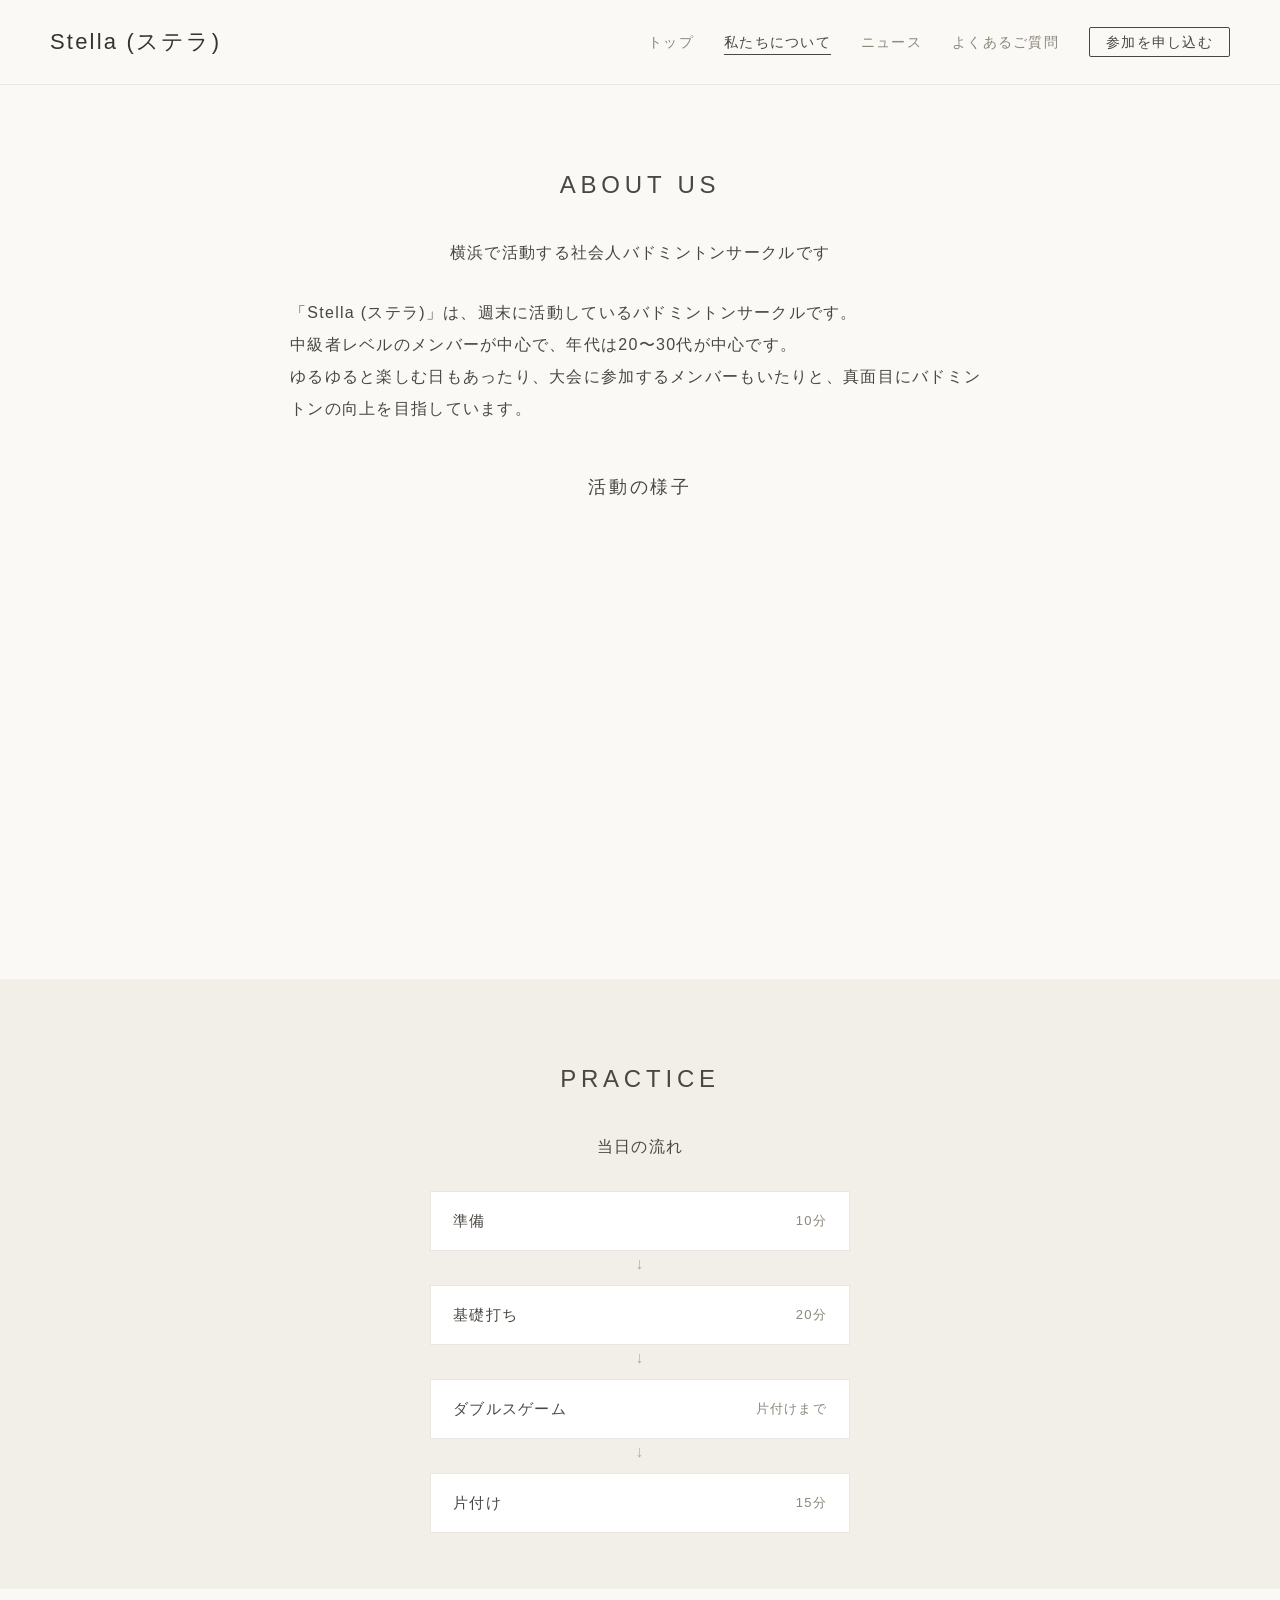
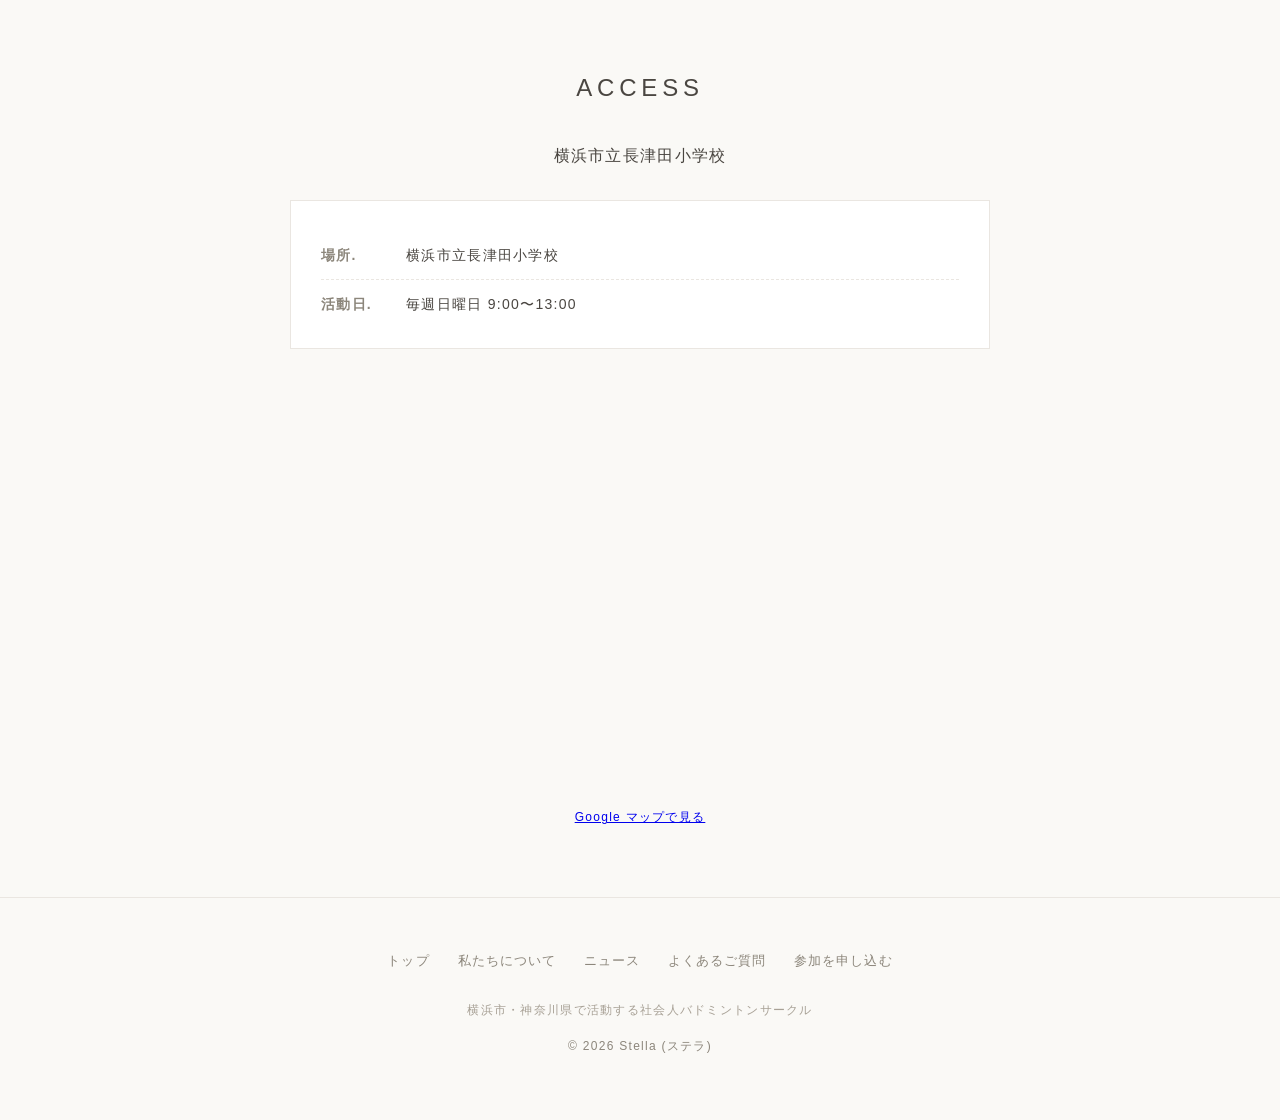
==== commit f4dc32ea: "About Usの写真ギャラリーを削除しトップのギャラリー見出しを整理 - カルーセルと重複するAbout Usの写真2枚を削除 - トップのギャラリーから「活動の様子」の見出しを削除し、画像のalt" ====
--- a/about.html
+++ b/about.html
@@ -31,11 +31,6 @@
         <p>「Stella (ステラ)」は、週末に活動しているバドミントンサークルです。<br>
         中級者レベルのメンバーが中心で、年代は20〜30代が中心です。<br>
         ゆるゆると楽しむ日もあったり、大会に参加するメンバーもいたりと、真面目にバドミントンの向上を目指しています。</p>
-
-        <div class="photo-gallery">
-            <img src="images/gallery-4.png" alt="ダブルスを楽しむメンバーの様子">
-            <img src="images/gallery-5.png" alt="コートに置かれたラケットとタオル、飲み物">
-        </div>
 
         <!-- 活動の様子（YouTube） -->
         <h3 class="sub-title">活動の様子</h3>
